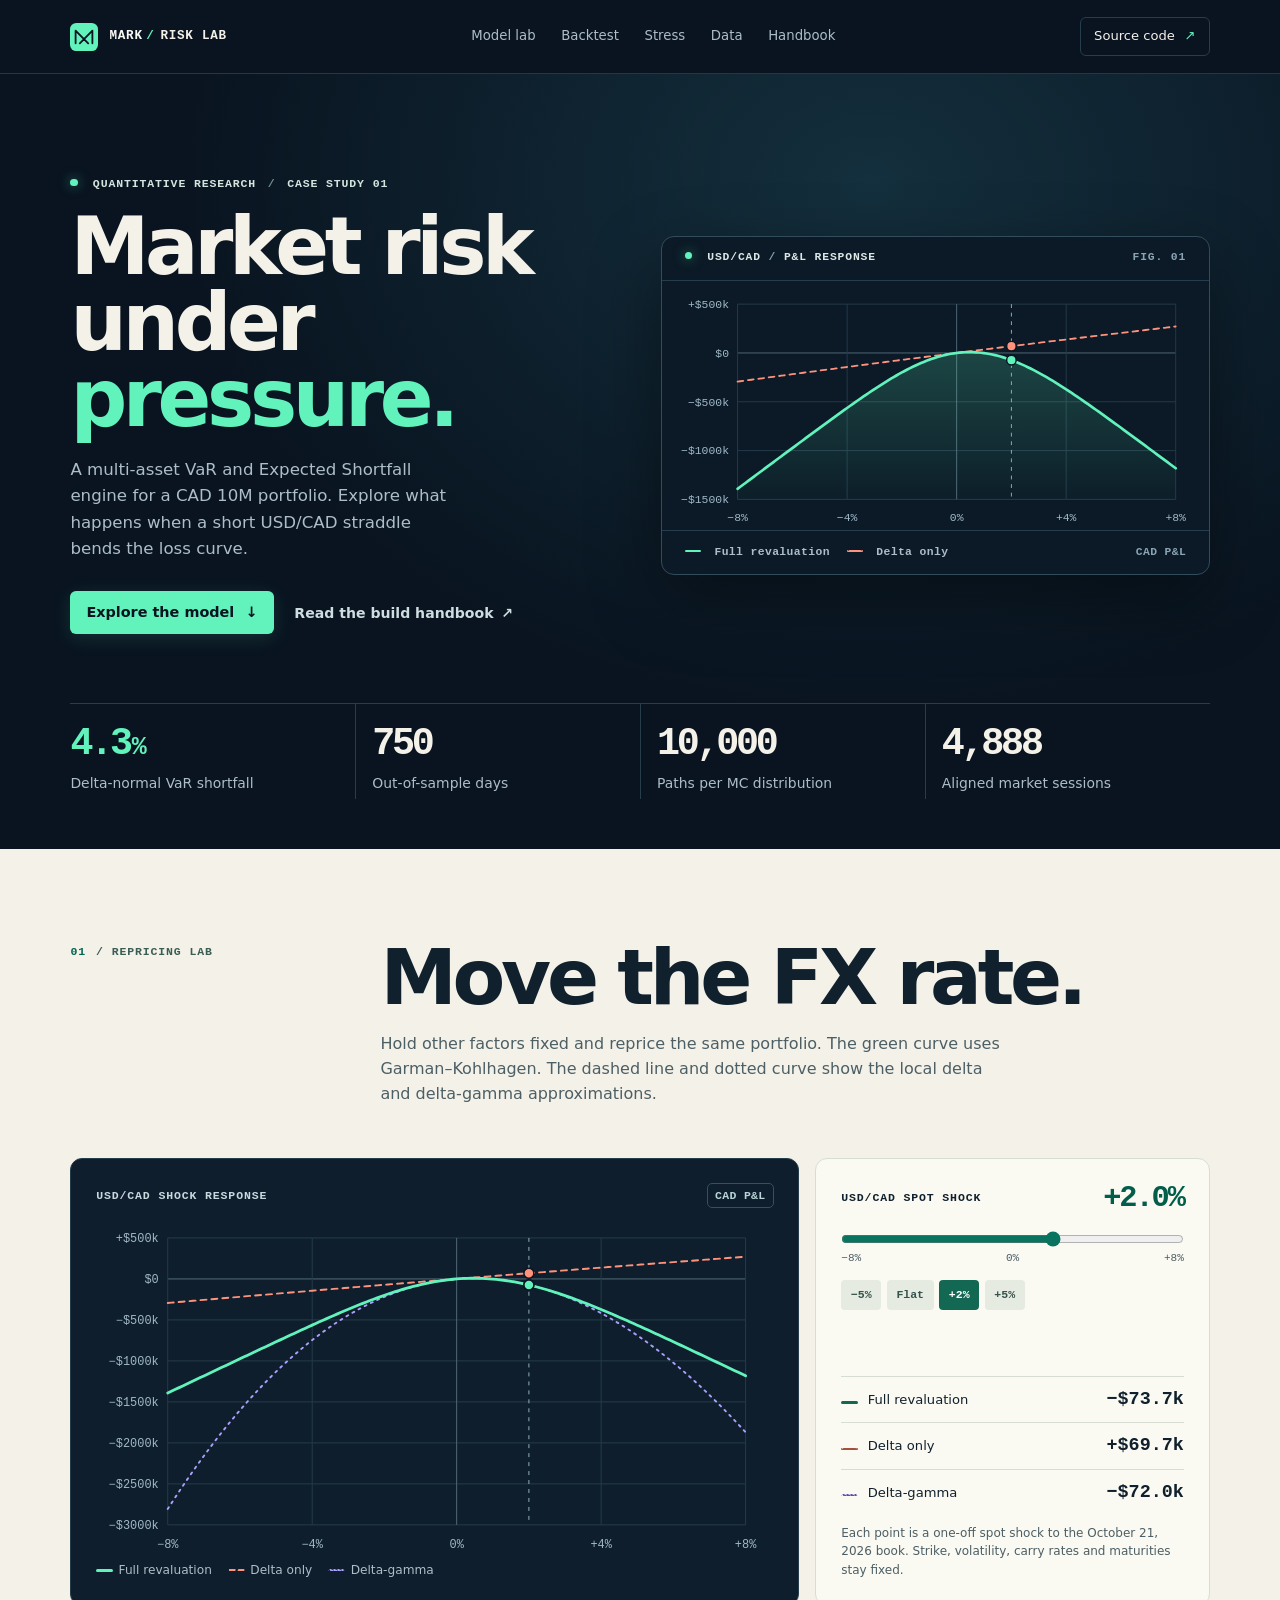
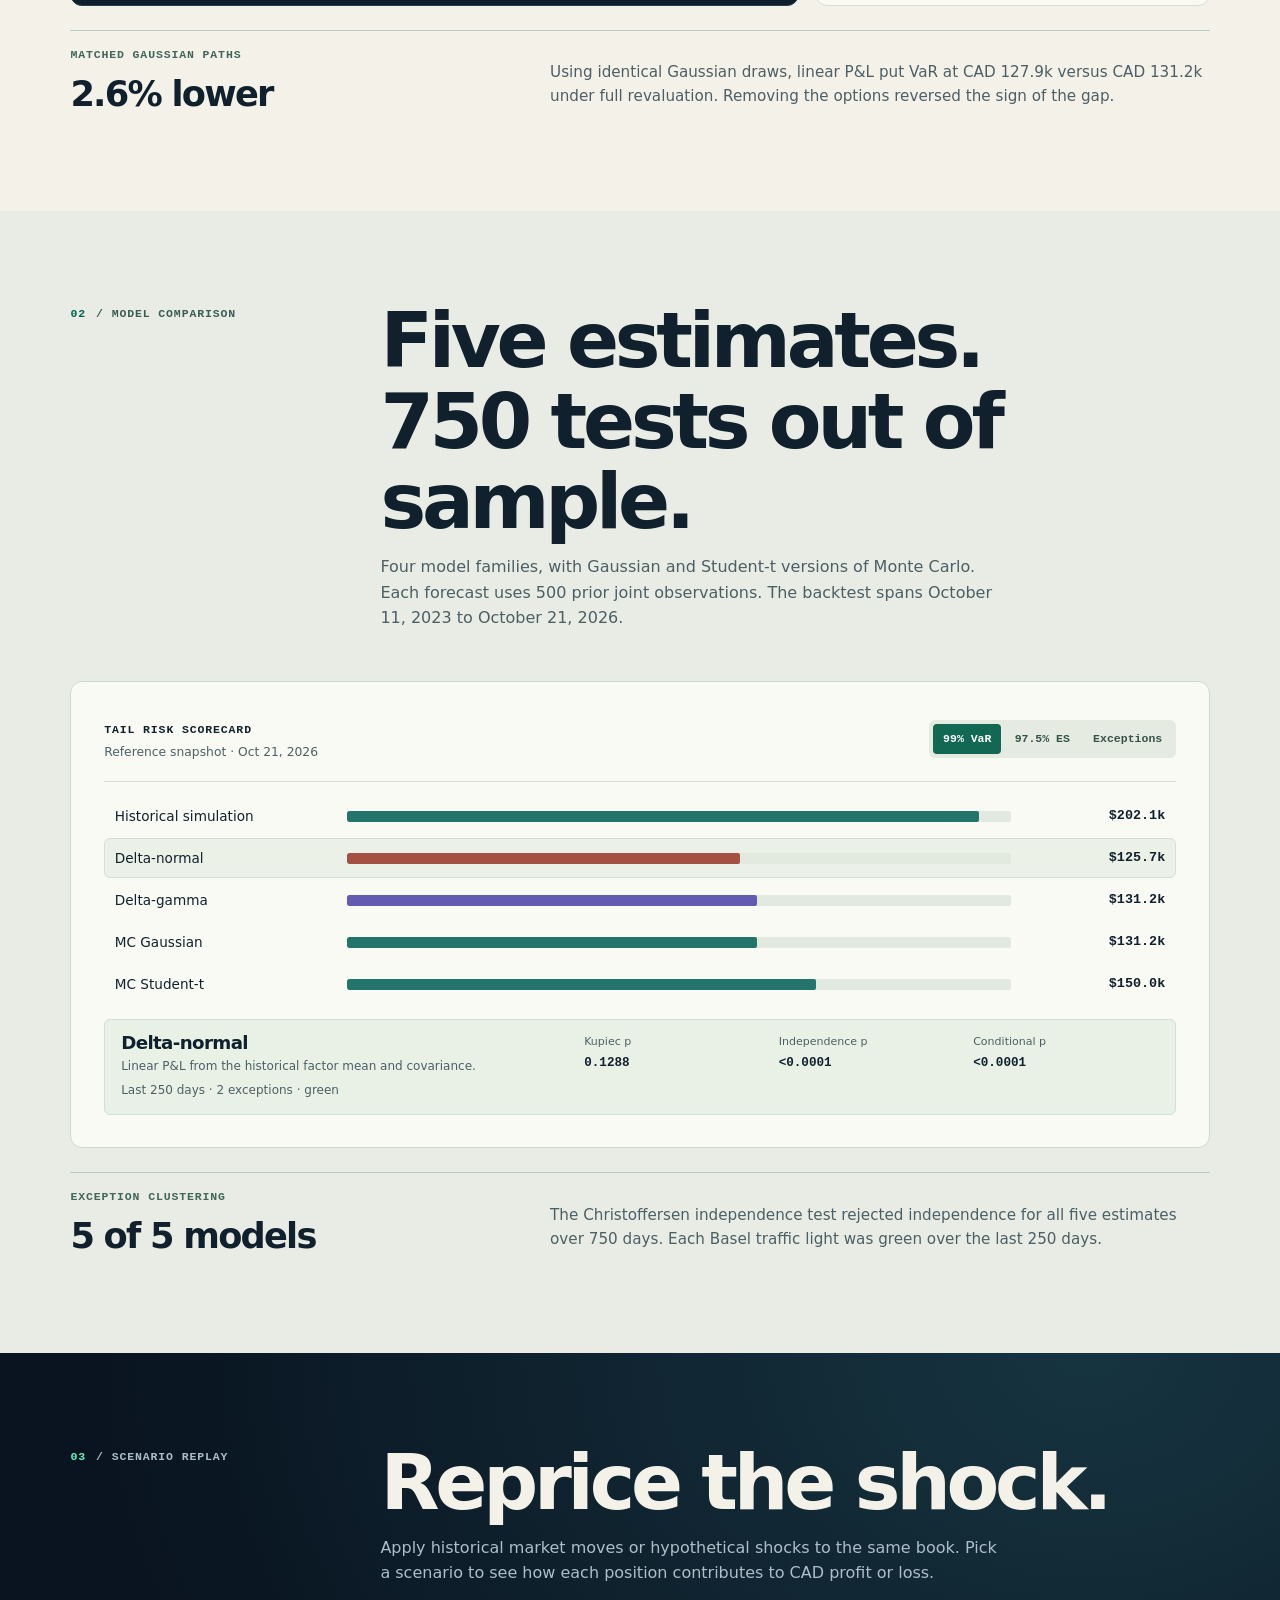
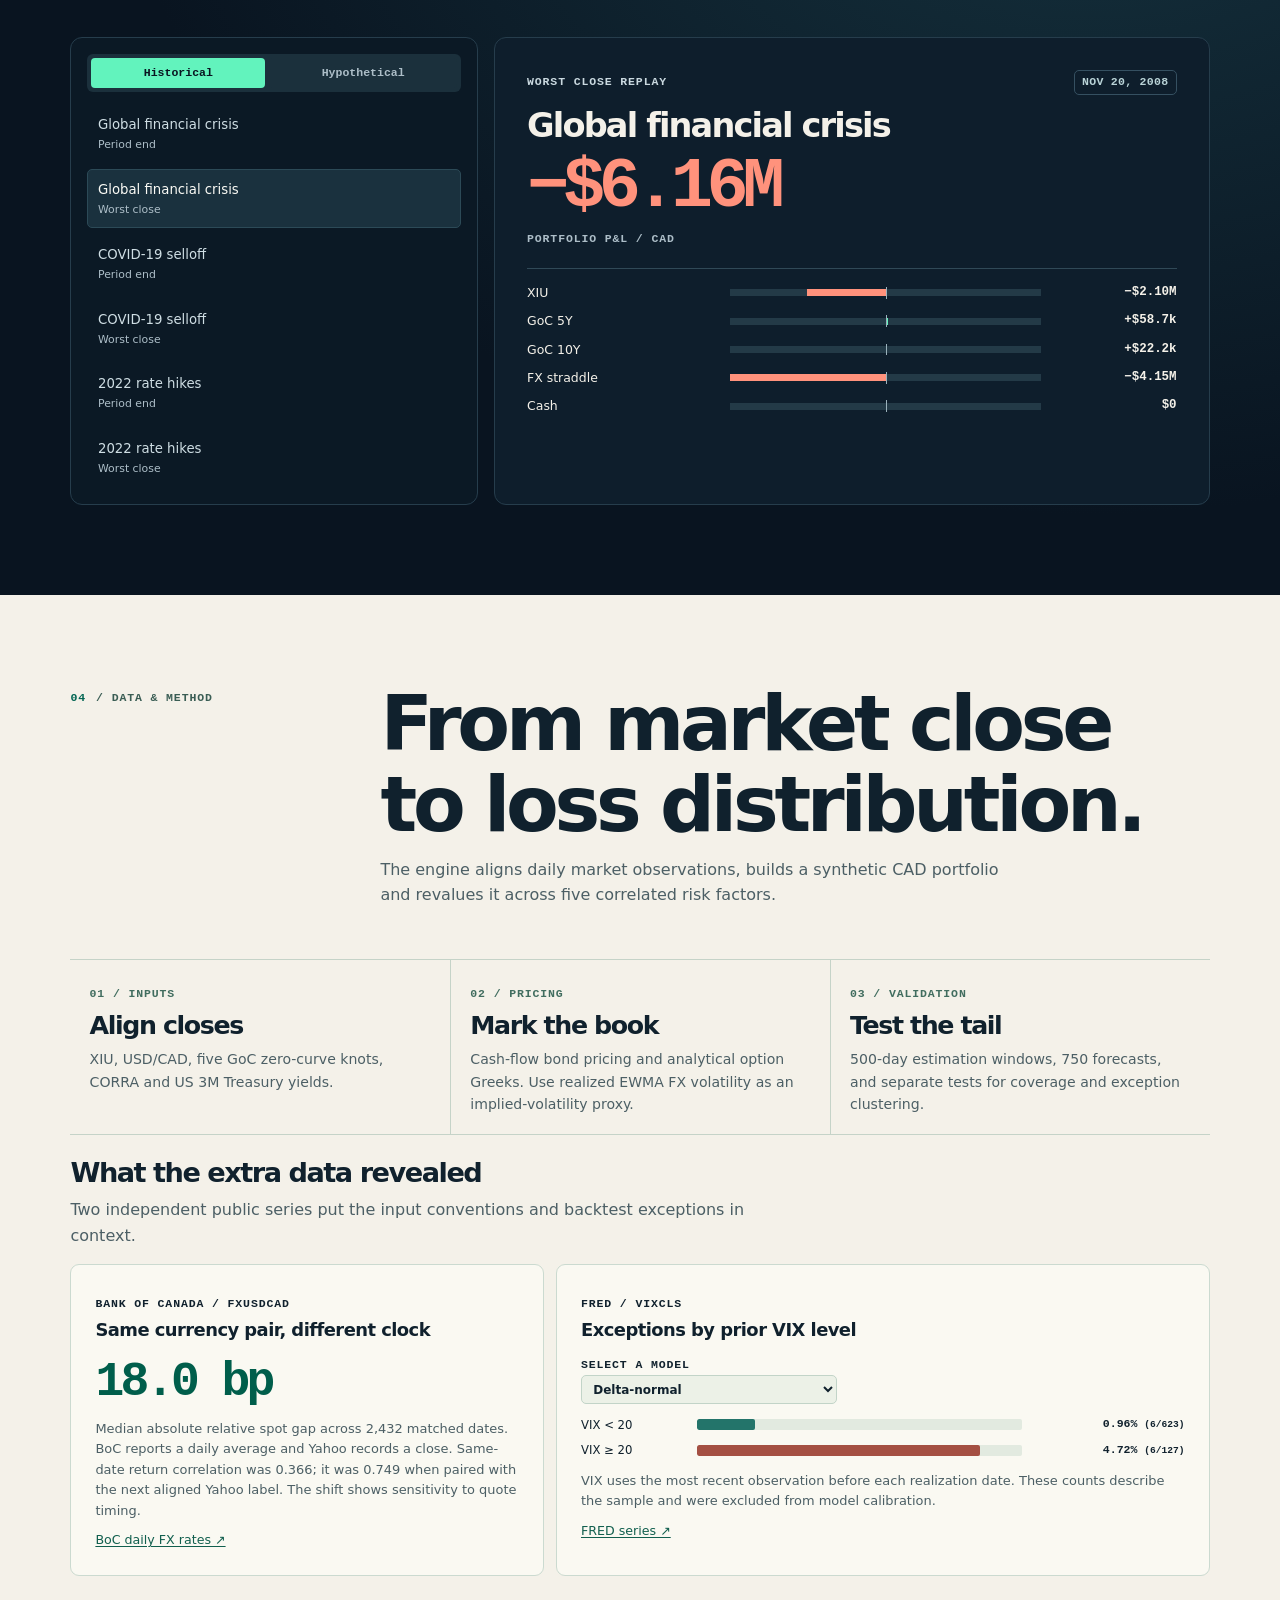
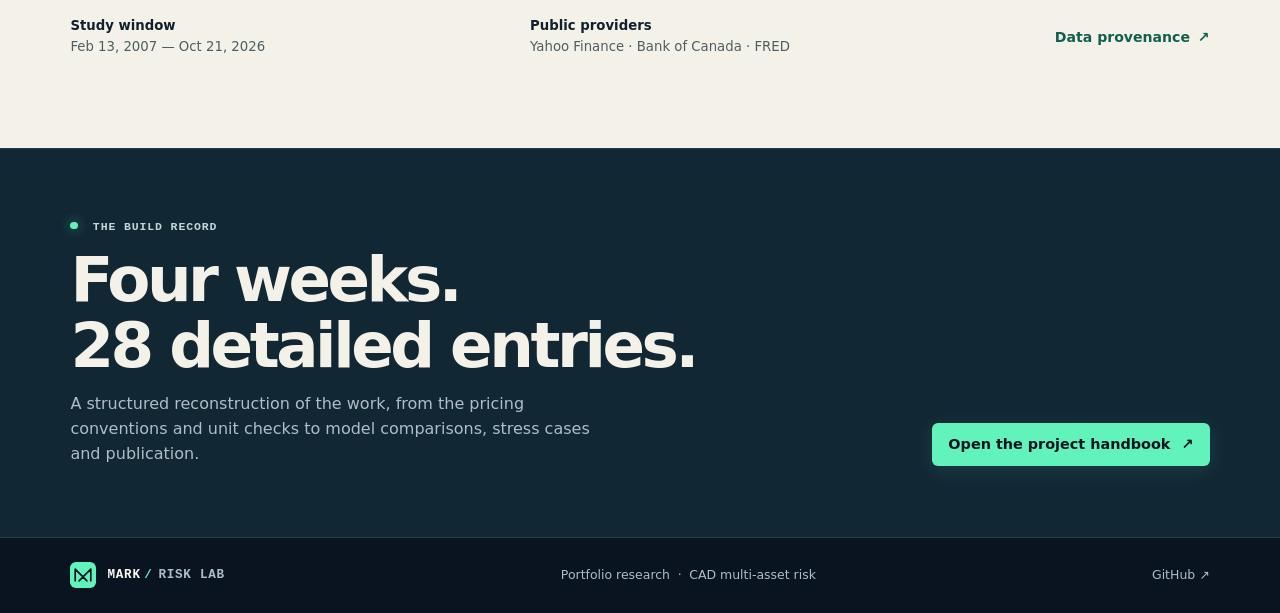
==== docs/index.html @ 75d01075 "Publish interactive market risk lab and four-week handbook" ====
<!doctype html>
<html lang="en">
<head>
  <meta charset="utf-8">
  <meta name="viewport" content="width=device-width, initial-scale=1">
  <meta name="description" content="An interactive case study of short FX gamma, VaR and Expected Shortfall for a CAD 10 million multi-asset portfolio.">
  <meta name="theme-color" content="#091420">
  <meta property="og:type" content="website">
  <meta property="og:title" content="MARK / Risk Lab — Market risk under pressure">
  <meta property="og:description" content="Explore how short FX gamma changes the loss curve for a CAD 10M multi-asset portfolio.">
  <meta property="og:image" content="https://y68wu.github.io/var-es-engine/assets/share.png">
  <meta property="og:url" content="https://y68wu.github.io/var-es-engine/">
  <meta name="twitter:card" content="summary_large_image">
  <title>MARK / Risk Lab — Multi-asset VaR &amp; ES</title>
  <link rel="icon" href="assets/mark.svg" type="image/svg+xml">
  <link rel="stylesheet" href="assets/site.css">
  <script src="assets/site.js" defer></script>
</head>
<body>
  <a class="skip" href="#main">Skip to content</a>
  <header class="site-header">
    <div class="shell nav-wrap">
      <a class="brand" href="./" aria-label="Mark Risk Lab home"><img src="assets/mark.svg" alt="" width="28" height="28"><strong>MARK<span>/</span></strong> RISK LAB</a>
      <nav aria-label="Main navigation">
        <a href="#model-lab">Model lab</a>
        <a href="#backtest">Backtest</a>
        <a href="#stress">Stress</a>
        <a href="#data">Data</a>
        <a href="handbook.html">Handbook</a>
      </nav>
      <a class="nav-repo" href="https://github.com/y68wu/var-es-engine">Source code <span aria-hidden="true">↗</span></a>
    </div>
  </header>

  <main id="main">
    <section class="hero" aria-labelledby="hero-title">
      <div class="shell hero-layout">
        <div class="hero-copy">
          <p class="kicker"><span class="status-dot"></span> Quantitative research <span class="kicker-sep">/</span> Case study 01</p>
          <h1 id="hero-title">Market risk<br>under <em>pressure.</em></h1>
          <p class="hero-deck">A multi-asset VaR and Expected Shortfall engine for a CAD 10M portfolio. Explore what happens when a short USD/CAD straddle bends the loss curve.</p>
          <div class="hero-actions">
            <a class="button button-mint" href="#model-lab">Explore the model <span aria-hidden="true">↓</span></a>
            <a class="text-link hero-link" href="handbook.html">Read the build handbook <span aria-hidden="true">↗</span></a>
          </div>
        </div>
        <figure class="terminal">
          <div class="terminal-header">
            <span><span class="status-dot"></span> USD/CAD <span class="terminal-muted">/</span> P&amp;L RESPONSE</span>
            <span class="terminal-muted terminal-optional">FIG. 01</span>
          </div>
          <div class="terminal-body">
            <svg id="hero-chart" class="terminal-chart" viewBox="0 0 560 255" role="img" aria-label="Full repricing and delta P&amp;L under hypothetical USD/CAD shocks"></svg>
          </div>
          <figcaption class="terminal-footer">
            <span><i class="swatch mint"></i> Full revaluation</span>
            <span><i class="swatch dashed"></i> Delta only</span>
            <span class="terminal-muted terminal-optional">CAD P&amp;L</span>
          </figcaption>
        </figure>
      </div>
      <div class="shell hero-facts" aria-label="Case study at a glance">
        <div><strong>4.3<small>%</small></strong><span>Delta-normal VaR shortfall</span></div>
        <div><strong>750</strong><span>Out-of-sample days</span></div>
        <div><strong>10,000</strong><span>Paths per MC distribution</span></div>
        <div><strong>4,888</strong><span>Aligned market sessions</span></div>
      </div>
    </section>

    <section class="paper band" id="model-lab" aria-labelledby="model-title">
      <div class="shell">
        <div class="section-intro">
          <p class="kicker"><span>01</span> / Repricing lab</p>
          <div><h2 id="model-title">Move the FX rate.</h2>
          <p>Hold other factors fixed and reprice the same portfolio. The green curve uses Garman–Kohlhagen. The dashed line and dotted curve show the local delta and delta-gamma approximations.</p></div>
        </div>
        <div class="lab-grid">
          <div class="chart-card dark-card">
            <div class="card-heading"><span class="micro">USD/CAD SHOCK RESPONSE</span><span class="chip">CAD P&amp;L</span></div>
            <svg id="lab-chart" viewBox="0 0 680 338" role="img" aria-label="P&amp;L by USD/CAD spot shock under full repricing, delta and delta-gamma"></svg>
            <div class="legend"><span><i class="swatch mint"></i>Full revaluation</span><span><i class="swatch dashed"></i>Delta only</span><span><i class="swatch dotted"></i>Delta-gamma</span></div>
          </div>
          <div class="control-card">
            <div class="card-heading"><label for="shock-range" class="micro">USD/CAD SPOT SHOCK</label><output for="shock-range" id="shock-percent">+2.0%</output></div>
            <input id="shock-range" type="range" min="-8" max="8" step="0.1" value="2" aria-describedby="shock-note">
            <div class="range-labels"><span>−8%</span><span>0%</span><span>+8%</span></div>
            <div class="preset-row" aria-label="Example shocks">
              <button type="button" data-shock="-5">−5%</button><button type="button" data-shock="0">Flat</button><button type="button" data-shock="2" aria-pressed="true">+2%</button><button type="button" data-shock="5">+5%</button>
            </div>
            <dl class="control-values" aria-live="polite">
              <div><dt><i class="swatch mint"></i> Full revaluation</dt><dd id="exact-value">−$73.7k</dd></div>
              <div><dt><i class="swatch dashed"></i> Delta only</dt><dd id="linear-value">+$69.7k</dd></div>
              <div><dt><i class="swatch dotted"></i> Delta-gamma</dt><dd id="gamma-value">−$72.0k</dd></div>
            </dl>
            <p class="control-note" id="shock-note">Each point is a one-off spot shock to the October 21, 2026 book. Strike, volatility, carry rates and maturities stay fixed.</p>
          </div>
        </div>
        <div class="insight-row">
          <p><span class="micro">MATCHED GAUSSIAN PATHS</span><strong>2.6% lower</strong></p>
          <p>Using identical Gaussian draws, linear P&amp;L put VaR at CAD 127.9k versus CAD 131.2k under full revaluation. Removing the options reversed the sign of the gap.</p>
        </div>
      </div>
    </section>

    <section class="mist band" id="backtest" aria-labelledby="backtest-title">
      <div class="shell">
        <div class="section-intro">
          <p class="kicker"><span>02</span> / Model comparison</p>
          <div><h2 id="backtest-title">Five estimates.<br>750 tests out of sample.</h2>
          <p>Four model families, with Gaussian and Student-t versions of Monte Carlo. Each forecast uses 500 prior joint observations. The backtest spans October 11, 2023 to October 21, 2026.</p></div>
        </div>
        <div class="compare-card">
          <div class="compare-toolbar">
            <div><span class="micro">TAIL RISK SCORECARD</span><p id="metric-caption">Reference snapshot · October 21, 2026</p></div>
            <div class="segmented" role="group" aria-label="Risk measure">
              <button type="button" data-metric="var_99" aria-pressed="true">99% VaR</button>
              <button type="button" data-metric="es_97_5" aria-pressed="false">97.5% ES</button>
              <button type="button" data-metric="exceptions" aria-pressed="false">Exceptions</button>
            </div>
          </div>
          <div id="model-bars" class="model-bars" aria-label="Model comparison"></div>
          <div id="model-detail" class="model-detail" aria-live="polite"></div>
        </div>
        <div class="insight-row">
          <p><span class="micro">EXCEPTION CLUSTERING</span><strong>5 of 5 models</strong></p>
          <p>The Christoffersen independence test rejected independence for all five estimates over 750 days. Each Basel traffic light was green over the last 250 days.</p>
        </div>
      </div>
    </section>

    <section class="band stress-band" id="stress" aria-labelledby="stress-title">
      <div class="shell">
        <div class="section-intro">
          <p class="kicker"><span>03</span> / Scenario replay</p>
          <div><h2 id="stress-title">Reprice the shock.</h2>
          <p>Apply historical market moves or hypothetical shocks to the same book. Pick a scenario to see how each position contributes to CAD profit or loss.</p></div>
        </div>
        <div class="stress-layout">
          <div class="scenario-picker">
            <div class="segmented dark-segmented" role="group" aria-label="Scenario group"><button data-scenario-group="historical" aria-pressed="true" type="button">Historical</button><button data-scenario-group="hypothetical" aria-pressed="false" type="button">Hypothetical</button></div>
            <div id="scenario-buttons" class="scenario-buttons" aria-label="Scenarios"></div>
          </div>
          <article class="stress-result" aria-labelledby="scenario-name">
            <div class="card-heading"><span class="micro" id="scenario-label">WORST CLOSE REPLAY</span><span class="chip" id="scenario-date">NOV 20, 2008</span></div>
            <h3 id="scenario-name">Global financial crisis</h3>
            <div class="stress-total" id="scenario-total">−$6.16M</div>
            <div class="micro stress-unit">PORTFOLIO P&amp;L / CAD</div>
            <div id="stress-legs" class="stress-legs" aria-label="Position contributions"></div>
          </article>
        </div>
      </div>
    </section>

    <section class="paper band" id="data" aria-labelledby="data-title">
      <div class="shell">
        <div class="section-intro">
          <p class="kicker"><span>04</span> / Data &amp; method</p>
          <div><h2 id="data-title">From market close<br>to loss distribution.</h2>
          <p>The engine aligns daily market observations, builds a synthetic CAD portfolio and revalues it across five correlated risk factors.</p></div>
        </div>
        <div class="method-flow">
          <article><span class="micro">01 / INPUTS</span><h3>Align closes</h3><p>XIU, USD/CAD, five GoC zero-curve knots, CORRA and US 3M Treasury yields.</p></article>
          <article><span class="micro">02 / PRICING</span><h3>Mark the book</h3><p>Cash-flow bond pricing and analytical option Greeks. Use realized EWMA FX volatility as an implied-volatility proxy.</p></article>
          <article><span class="micro">03 / VALIDATION</span><h3>Test the tail</h3><p>500-day estimation windows, 750 forecasts, and separate tests for coverage and exception clustering.</p></article>
        </div>
        <div id="context-panel" class="context-panel" hidden></div>
        <div class="data-strip"><p><strong>Study window</strong><span id="study-window">Feb 13, 2007 — Oct 21, 2026</span></p><p><strong>Public providers</strong><span>Yahoo Finance · Bank of Canada · FRED</span></p><a class="text-link" href="https://github.com/y68wu/var-es-engine/tree/main/data">Data provenance <span aria-hidden="true">↗</span></a></div>
      </div>
    </section>

    <section class="handbook-cta">
      <div class="shell handbook-grid">
        <div><p class="kicker"><span class="status-dot"></span> The build record</p><h2>Four weeks.<br>28 detailed entries.</h2><p>A structured reconstruction of the work, from the pricing conventions and unit checks to model comparisons, stress cases and publication.</p></div>
        <a class="button button-mint" href="handbook.html">Open the project handbook <span aria-hidden="true">↗</span></a>
      </div>
    </section>
    <div id="data-error" class="data-error" role="status" hidden>Interactive data could not load. Try refreshing or view the published results in the repository.</div>
    <noscript><div class="data-error">The charts need JavaScript. Read the results and methods in the <a href="https://github.com/y68wu/var-es-engine">GitHub repository</a>.</div></noscript>
  </main>
  <footer class="site-footer">
    <div class="shell footer-wrap">
      <a class="brand" href="./"><img src="assets/mark.svg" alt="" width="26" height="26"><strong>MARK<span>/</span></strong> RISK LAB</a>
      <p>Portfolio research <span>·</span> CAD multi-asset risk</p>
      <a href="https://github.com/y68wu/var-es-engine">GitHub <span aria-hidden="true">↗</span></a>
    </div>
  </footer>
</body>
</html>
---- docs/assets/site.css ----
:root {
  --navy: #091420;
  --panel: #0e1e2c;
  --panel-hi: #142734;
  --line: #263d4c;
  --paper: #f4f1e9;
  --mist: #e8ece5;
  --white: #fafaf5;
  --ink: #10212d;
  --muted: #4c5f65;
  --light-muted: #adbec8;
  --mint: #62f3bd;
  --coral: #ff927c;
  --violet: #aaa0fc;
  --mono: "IBM Plex Mono", "SFMono-Regular", Consolas, monospace;
  --body: Inter, system-ui, -apple-system, BlinkMacSystemFont, "Segoe UI", sans-serif;
  --display: Manrope, Inter, system-ui, -apple-system, BlinkMacSystemFont, "Segoe UI", sans-serif;
  --gutter: clamp(1.25rem, 5.5vw, 5.75rem);
}

* { box-sizing: border-box; }
html { scroll-behavior: smooth; }
body { margin: 0; color: var(--paper); background: var(--navy); font: 1rem/1.58 var(--body); -webkit-font-smoothing: antialiased; }
button, input { font: inherit; }
button { cursor: pointer; }
a { color: inherit; text-decoration: none; }
a:focus-visible, button:focus-visible, input:focus-visible { outline: 3px solid #238e76; outline-offset: 4px; }
[hidden] { display: none !important; }
h1, h2, h3, p, figure, dl { margin: 0; }
h1, h2, h3 { font-family: var(--display); line-height: 1.05; font-weight: 750; letter-spacing: -.055em; }
.shell { width: min(100%, 1430px); margin-inline: auto; padding-inline: var(--gutter); }
.skip { position: fixed; left: 1rem; top: -8rem; z-index: 10; background: var(--mint); color: var(--navy); padding: .8rem 1rem; }
.skip:focus { top: 1rem; }
.micro, .kicker, .terminal-header, .terminal-footer, .chip { font: 600 .72rem/1.4 var(--mono); letter-spacing: .075em; }
.kicker { text-transform: uppercase; }
.status-dot { display: inline-block; width: .47rem; height: .47rem; margin-right: .45rem; border-radius: 50%; vertical-align: .09em; background: var(--mint); box-shadow: 0 0 12px #62f3bd80; }

.site-header { border-bottom: 1px solid #233846; }
.nav-wrap { min-height: 73px; display: flex; align-items: center; justify-content: space-between; gap: 1.3rem; }
.brand { display: inline-flex; align-items: center; gap: .38rem; white-space: nowrap; font: 600 .79rem/1 var(--mono); letter-spacing: .055em; }
.brand img { margin-right: .32rem; }
.brand strong { color: var(--white); }
.brand strong span { color: var(--mint); margin-left: .22rem; }
.nav-wrap nav { display: flex; flex-wrap: wrap; align-items: center; gap: clamp(.85rem, 2vw, 2.3rem); font-size: .83rem; color: var(--light-muted); }
.nav-wrap nav a:hover, .site-footer a:hover { color: var(--mint); }
.nav-repo { border: 1px solid var(--line); padding: .5rem .82rem; border-radius: 6px; white-space: nowrap; font-size: .82rem; }
.nav-repo:hover { border-color: var(--mint); }
.nav-repo span { color: var(--mint); margin-left: .34rem; }

.hero { position: relative; overflow: hidden; background: radial-gradient(ellipse at 68% 14%, #142f3d 0, transparent 56%), var(--navy); }
.hero-layout { display: grid; grid-template-columns: minmax(0, 1fr) minmax(0, 1.04fr); align-items: center; gap: clamp(2rem, 5vw, 5.5rem); padding-top: clamp(3.8rem, 8vw, 7.5rem); padding-bottom: clamp(2.7rem, 5.4vw, 5rem); }
.hero .kicker { color: #d4e5df; }
.kicker-sep { margin-inline: .24rem; color: #709390; }
.hero h1 { margin: 1rem 0 1.25rem; font-size: clamp(3.05rem, 6.2vw, 6.35rem); line-height: .96; }
.hero h1 em { color: var(--mint); font-style: normal; }
.hero-deck { color: var(--light-muted); font-size: clamp(.98rem, 1.3vw, 1.18rem); max-width: 36ch; }
.hero-actions { margin-top: 1.8rem; display: flex; gap: 1rem 1.3rem; align-items: center; flex-wrap: wrap; }
.button { display: inline-flex; gap: .7rem; align-items: center; justify-content: center; padding: .68rem 1rem; border-radius: 6px; font-size: .9rem; font-weight: 730; line-height: 1.5; }
.button-mint { background: var(--mint); color: var(--navy); box-shadow: 0 4px 20px #62f3bd21; }
.button-mint:hover { background: #a0f9d9; }
.text-link { font-weight: 650; font-size: .88rem; }
.text-link span { margin-left: .18rem; }
.text-link:hover { text-decoration: underline; text-underline-offset: .23rem; }
.hero-link { color: #cedde0; }
.terminal { min-width: 0; border: 1px solid #314c5a; border-radius: 13px; background: #0b1a26; box-shadow: 0 25px 70px #0006; }
.terminal-header, .terminal-footer { display: flex; align-items: center; gap: .55rem 1.05rem; padding: .85rem clamp(.75rem, 2vw, 1.4rem); font-size: clamp(.6rem, 1.1vw, .71rem); flex-wrap: wrap; }
.terminal-header { justify-content: space-between; color: #dce7e7; border-bottom: 1px solid var(--line); }
.terminal-body { padding: .4rem .4rem 0; }
.terminal-footer { border-top: 1px solid var(--line); color: var(--light-muted); letter-spacing: .035em; }
.terminal-footer .terminal-optional { margin-left: auto; }
.terminal-muted { color: #89a4b3; }
.terminal svg, .chart-card svg { display: block; width: 100%; height: auto; }
.swatch { display: inline-block; width: 1.04rem; height: .17rem; border-radius: .1rem; margin-right: .36rem; vertical-align: .2em; }
.swatch.mint { background: var(--mint); }
.swatch.dashed { border-top: 2px dashed var(--coral); }
.swatch.dotted { border-top: 2px dotted var(--violet); }

.hero-facts { display: grid; grid-template-columns: repeat(4, minmax(0, 1fr)); padding-bottom: clamp(1.65rem, 4vw, 3.1rem); }
.hero-facts > div { padding: 1rem 1rem .25rem; border-top: 1px solid var(--line); border-left: 1px solid var(--line); }
.hero-facts > div:first-child { border-left: 0; padding-left: 0; }
.hero-facts strong { display: block; font: 600 clamp(1.38rem, 3vw, 2.55rem)/1.25 var(--mono); letter-spacing: -.085em; }
.hero-facts > div:first-child strong { color: var(--mint); }
.hero-facts small { font-size: .65em; margin-left: .12rem; }
.hero-facts span { display: block; color: var(--light-muted); font-size: clamp(.7rem, 1.25vw, .87rem); margin-top: .3rem; }

.band { padding-block: clamp(3.35rem, 7vw, 6.75rem); scroll-margin-top: 1rem; }
.paper { background: var(--paper); color: var(--ink); }
.mist { background: var(--mist); color: var(--ink); }
.section-intro { display: grid; grid-template-columns: 1fr 3fr; gap: .75rem 2.1rem; margin-bottom: clamp(1.85rem, 4vw, 3.2rem); }
.section-intro > .kicker { align-self: start; margin-top: .34rem; color: #3a5d54; }
.section-intro > .kicker span { color: #006552; margin-right: .15rem; }
.section-intro h2, .handbook-cta h2 { font-size: clamp(2.65rem, 6vw, 5.3rem); margin-bottom: .72rem; }
.section-intro p:not(.kicker) { color: var(--muted); max-width: 62ch; }

.lab-grid { display: grid; grid-template-columns: minmax(0, 1.85fr) minmax(0, 1fr); gap: 1rem; align-items: stretch; }
.dark-card { background: var(--panel); color: var(--paper); }
.chart-card, .control-card { border-radius: 12px; padding: clamp(1rem, 2.2vw, 1.55rem); min-width: 0; }
.chart-card { border: 1px solid var(--line); display: flex; flex-direction: column; justify-content: space-between; }
.card-heading { display: flex; justify-content: space-between; align-items: center; gap: .65rem; }
.dark-card .card-heading .micro, .stress-result .card-heading .micro { color: #cad9e0; }
.chip { padding: .22rem .45rem; border: 1px solid #355061; border-radius: 5px; color: #b9d3d7; white-space: nowrap; letter-spacing: .025em; }
.chart-card svg { margin-top: .75rem; }
.legend { display: flex; flex-wrap: wrap; gap: .4rem 1rem; color: var(--light-muted); font-size: .76rem; padding-top: .25rem; }
.control-card { color: var(--ink); background: #faf9f2; border: 1px solid #d6ded3; display: flex; flex-direction: column; }
.control-card output { white-space: nowrap; color: #005e4b; font: 650 clamp(1.15rem, 2.5vw, 1.9rem)/1 var(--mono); letter-spacing: -.07em; }
.control-card input[type="range"] { width: 100%; margin: 1.05rem 0 .28rem; accent-color: #08735e; cursor: ew-resize; }
.range-labels { display: flex; justify-content: space-between; color: var(--muted); font: .69rem/1.4 var(--mono); }
.preset-row { display: flex; flex-wrap: wrap; gap: .35rem; margin: .85rem 0 1rem; }
.preset-row button, .segmented button { border: 0; border-radius: 4px; padding: .44rem .6rem; color: #35534c; background: #e5ebe0; font: 600 .72rem/1.4 var(--mono); }
.preset-row button:hover, .segmented button:hover { background: #c9e5d6; }
.preset-row button[aria-pressed="true"], .segmented button[aria-pressed="true"] { color: #fff; background: #126853; }
.control-values { margin-top: auto; }
.control-values > div { border-top: 1px solid #d6ded3; display: flex; align-items: baseline; justify-content: space-between; gap: .5rem; padding: .62rem 0; font-size: .82rem; }
.control-values dt { display: flex; align-items: baseline; gap: .25rem; }
.control-values dd { margin: 0; font: 650 clamp(.92rem, 1.8vw, 1.15rem)/1.4 var(--mono); text-align: right; white-space: nowrap; }
.control-values .mint { background: #126853; }
.control-values .dashed { border-color: #a84e3c; }
.control-values .dotted { border-color: #624eb0; }
.control-note { color: var(--muted); font-size: .75rem; padding-top: .5rem; }
.insight-row { display: grid; grid-template-columns: 1fr 1.5fr; gap: .9rem 2.5rem; align-items: center; border-top: 1px solid #baccc2; padding-top: 1rem; margin-top: 1.5rem; }
.insight-row span { display: block; color: #42665c; }
.insight-row strong { display: block; margin-top: .18rem; font-size: clamp(1.3rem, 3vw, 2.2rem); font-weight: 700; letter-spacing: -.05em; }
.insight-row p:nth-child(2) { color: var(--muted); font-size: .95rem; }

.compare-card { padding: clamp(1rem, 2.8vw, 2.05rem); border-radius: 12px; background: #fafaf5; border: 1px solid #cdd9ce; }
.compare-toolbar { display: flex; justify-content: space-between; align-items: center; flex-wrap: wrap; gap: .85rem; padding-bottom: 1.15rem; border-bottom: 1px solid #d6ded3; }
.compare-toolbar p { font-size: .77rem; margin-top: .16rem; color: var(--muted); }
.segmented { display: flex; gap: .25rem; border-radius: 6px; padding: .25rem; background: #e5ebe0; }
.segmented button { flex: 1 1 auto; white-space: nowrap; }
.model-bars { display: grid; gap: .12rem; margin-block: .9rem; }
.model-row { display: grid; grid-template-columns: minmax(8.4rem, 1fr) minmax(0, 3fr) minmax(4.75rem, .65fr); gap: .65rem; align-items: center; border: 1px solid transparent; border-radius: 6px; background: transparent; padding: .52rem .6rem; color: var(--ink); font-size: .85rem; text-align: left; }
.model-row:hover, .model-row[aria-pressed="true"] { background: #ecf1e7; border-color: #d5dfd4; }
.model-bar, .regime-bar { height: .7rem; width: 100%; border-radius: 2px; overflow: hidden; background: #e2eae0; }
.model-fill, .regime-fill { display: block; height: 100%; border-radius: 2px; background: #23746a; transition: width .23s ease-out; }
.model-row[data-method="delta_normal"] .model-fill { background: #a45043; }
.model-row[data-method="delta_gamma"] .model-fill { background: #625bb2; }
.model-row strong { white-space: nowrap; text-align: right; font: 650 .84rem/1.4 var(--mono); }
.model-detail { display: grid; grid-template-columns: minmax(0, 1.5fr) minmax(0, 2fr); gap: .8rem 2rem; background: #e9f1e7; border: 1px solid #d0e1d6; padding: .85rem 1rem; border-radius: 6px; min-height: 5rem; }
.model-detail h3 { font-size: 1.14rem; letter-spacing: -.035em; }
.model-detail p { color: var(--muted); font-size: .75rem; margin-top: .3rem; }
.model-detail dl { display: grid; grid-template-columns: repeat(3, minmax(0, 1fr)); gap: .55rem; margin: 0; }
.model-detail dt { font-size: .69rem; color: var(--muted); }
.model-detail dd { margin: .25rem 0 0; font: 650 .79rem/1.3 var(--mono); }

.stress-band { background: radial-gradient(ellipse at 85% 0, #163440, transparent 64%), var(--navy); }
.stress-band .section-intro p { color: var(--light-muted); }
.stress-band .section-intro .kicker span { color: var(--mint); }
.stress-layout { display: grid; grid-template-columns: minmax(0, .94fr) minmax(0, 1.65fr); gap: 1rem; }
.scenario-picker { border: 1px solid var(--line); border-radius: 12px; padding: 1rem; background: #0b1925; }
.dark-segmented { background: #1b303c; }
.dark-segmented button { color: var(--light-muted); background: #1b303c; }
.dark-segmented button:hover { color: var(--paper); background: #314956; }
.dark-segmented button[aria-pressed="true"] { color: var(--navy); background: var(--mint); }
.scenario-buttons { display: grid; gap: .35rem; margin-top: .75rem; }
.scenario-buttons button { color: #cfdee4; background: transparent; border: 1px solid transparent; border-radius: 5px; padding: .6rem; text-align: left; font-size: .83rem; }
.scenario-buttons button:hover, .scenario-buttons button[aria-pressed="true"] { background: #1a313e; border-color: #2c4a57; color: var(--white); }
.scenario-buttons small { display: block; color: var(--light-muted); font-size: .68rem; }
.stress-result { min-width: 0; border: 1px solid var(--line); border-radius: 12px; background: var(--panel); padding: clamp(1rem, 2.8vw, 2rem); }
.stress-result h3 { font-size: clamp(1.45rem, 3vw, 2.1rem); margin-top: .8rem; }
.stress-total { color: var(--coral); font: 650 clamp(2.5rem, 5.5vw, 5.1rem)/1.13 var(--mono); letter-spacing: -.09em; margin-top: .3rem; }
.stress-total.positive { color: var(--mint); }
.stress-unit { color: var(--light-muted); margin-top: .25rem; }
.stress-legs { margin-top: 1.3rem; padding-top: .85rem; border-top: 1px solid #304957; display: grid; gap: .54rem; }
.stress-leg { display: grid; grid-template-columns: 1fr 1.6fr minmax(4.8rem, .65fr); gap: .55rem; align-items: center; font-size: .78rem; }
.leg-bar { position: relative; width: 100%; height: .45rem; background: #233a47; }
.leg-bar::after { content: ""; position: absolute; inset: -.14rem auto -.14rem 50%; border-left: 1px solid #9bb2bc; }
.leg-fill { position: absolute; height: 100%; background: var(--mint); }
.leg-fill.negative { background: var(--coral); }
.stress-leg strong { text-align: right; white-space: nowrap; font: 600 .78rem/1.4 var(--mono); }

.method-flow { display: grid; grid-template-columns: repeat(3, minmax(0, 1fr)); border-block: 1px solid #c5d3c8; }
.method-flow article { padding: 1.2rem; }
.method-flow article + article { border-left: 1px solid #c5d3c8; }
.method-flow .micro { color: #416d5f; }
.method-flow h3 { font-size: 1.58rem; margin: .55rem 0; }
.method-flow p { color: var(--muted); font-size: .88rem; }
.data-strip { display: flex; align-items: center; justify-content: space-between; flex-wrap: wrap; gap: .75rem 1.5rem; padding-top: 1rem; }
.data-strip p { font-size: .83rem; color: var(--muted); }
.data-strip strong { display: block; color: var(--ink); }
.data-strip a { color: #115f4e; }
.context-panel { margin-block: 1.5rem; }
.context-panel h3 { font-size: 1.7rem; margin-bottom: .6rem; }
.context-panel > p { color: var(--muted); max-width: 70ch; }
.context-grid { display: grid; grid-template-columns: minmax(0, 1fr) minmax(0, 1.38fr); gap: .75rem; margin-top: 1rem; }
.context-grid article { min-width: 0; padding: clamp(1rem, 2vw, 1.5rem); border: 1px solid #cbdad0; border-radius: 9px; background: #faf9f2; }
.context-grid article h4 { margin: .3rem 0 .55rem; font: 700 1.12rem/1.25 var(--body); letter-spacing: -.03em; }
.context-grid article p { color: var(--muted); font-size: .81rem; }
.fx-stat { display: block; color: #005e4b; font: 650 clamp(1.7rem, 4vw, 3rem)/1.35 var(--mono); letter-spacing: -.075em; margin-bottom: .25rem; }
.context-source { display: inline-block; margin: .55rem .55rem 0 0; color: #115f4e; text-decoration: underline; text-underline-offset: .15rem; font-size: .79rem; }
.regime-chart { display: grid; gap: .45rem; margin-block: .7rem; }
.regime-item { display: grid; grid-template-columns: minmax(4rem, .7fr) minmax(0, 2.1fr) minmax(5rem, 1fr); gap: .5rem; align-items: center; font-size: .73rem; }
.regime-item strong { font: 650 .72rem/1.3 var(--mono); text-align: right; white-space: nowrap; }
.regime-item:nth-child(2) .regime-fill { background: #a45043; }
.context-select { display: block; width: 100%; max-width: 16rem; border: 1px solid #c2d4c8; border-radius: 5px; padding: .34rem .45rem; color: var(--ink); background: #ecf1e7; font: 600 .75rem/1.4 var(--body); }

.handbook-cta { background: #122734; padding-block: clamp(2.8rem, 5.5vw, 4.65rem); border-top: 1px solid var(--line); }
.handbook-grid { display: flex; align-items: end; justify-content: space-between; flex-wrap: wrap; gap: 1.5rem; }
.handbook-cta .kicker { color: #c2d6d9; margin-bottom: .75rem; }
.handbook-cta h2 { font-size: clamp(2.45rem, 4.9vw, 4.3rem); }
.handbook-cta p:not(.kicker) { color: var(--light-muted); max-width: 54ch; }
.site-footer { border-top: 1px solid var(--line); }
.footer-wrap { display: flex; min-height: 75px; justify-content: space-between; align-items: center; gap: .75rem 1.25rem; flex-wrap: wrap; font-size: .78rem; color: var(--light-muted); }
.footer-wrap p span { padding-inline: .23rem; }
.data-error { border: 1px solid var(--coral); padding: .8rem var(--gutter); color: var(--coral); }
.data-error a { text-decoration: underline; }
.axis-label { fill: #a0b8c7; font: 12px var(--mono); }
.axis-grid { stroke: #253c4a; stroke-width: 1; }
.axis-zero { stroke: #516b78; stroke-width: 1; }
.hero-marker { fill: var(--mint); stroke: var(--navy); stroke-width: 2; }
.crosshair { stroke: #91b0bd; stroke-width: 1; stroke-dasharray: 4 5; }

@media (max-width: 950px) {
  .hero-layout { gap: 2.05rem; }
  .terminal-optional { display: none; }
  .brand { font-size: .72rem; }
  .nav-wrap nav { gap: .9rem; }
  .lab-grid { grid-template-columns: minmax(0, 1.38fr) minmax(0, 1fr); }
}
@media (max-width: 720px) {
  .nav-wrap { padding-block: .78rem; min-height: 0; flex-wrap: wrap; gap: .65rem; }
  .nav-wrap nav { order: 3; flex-basis: 100%; padding-top: .55rem; border-top: 1px solid var(--line); }
  .hero-layout, .lab-grid, .stress-layout, .context-grid { grid-template-columns: minmax(0, 1fr); }
  .hero-layout { padding-top: 3.05rem; gap: 1.8rem; }
  .hero h1 { font-size: clamp(3.2rem, 10vw, 5rem); }
  .hero-deck { max-width: 39ch; }
  .hero-facts { grid-template-columns: repeat(2, minmax(0, 1fr)); }
  .hero-facts > div { padding-bottom: .8rem; }
  .hero-facts > div:nth-child(odd) { border-left: 0; padding-left: 0; }
  .section-intro { grid-template-columns: minmax(0, 1fr); }
  .section-intro h2 { font-size: clamp(2.65rem, 8.5vw, 4.5rem); }
  .stress-result { min-height: 16rem; }
  .scenario-buttons { grid-template-columns: repeat(2, minmax(0, 1fr)); }
  .control-values { margin-top: .2rem; }
  .insight-row { grid-template-columns: minmax(0, 1fr); gap: .35rem; }
  .method-flow article { padding: .75rem; }
  .method-flow h3 { font-size: 1.2rem; }
  .axis-label { font-size: 16px; }
}
@media (max-width: 460px) {
  .nav-wrap nav { font-size: .76rem; gap: .45rem .85rem; }
  .nav-repo { padding: .32rem .55rem; font-size: .74rem; }
  .brand img { width: 24px; height: 24px; }
  .model-row { grid-template-columns: minmax(6rem, 1.05fr) minmax(0, 1.75fr) minmax(3.5rem, .68fr); padding-inline: .25rem; gap: .3rem; font-size: .74rem; }
  .model-row strong { font-size: .72rem; }
  .model-detail { grid-template-columns: minmax(0, 1fr); }
  .scenario-buttons button { font-size: .76rem; }
  .stress-leg { grid-template-columns: 1fr 1.2fr minmax(3.95rem, .65fr); font-size: .72rem; }
  .stress-leg strong { font-size: .71rem; }
  .method-flow { grid-template-columns: 1fr; }
  .method-flow article + article { border-left: 0; border-top: 1px solid #c5d3c8; }
}
@media (prefers-reduced-motion: reduce) {
  html { scroll-behavior: auto; }
  *, *::after, *::before { transition-duration: .01ms !important; }
}
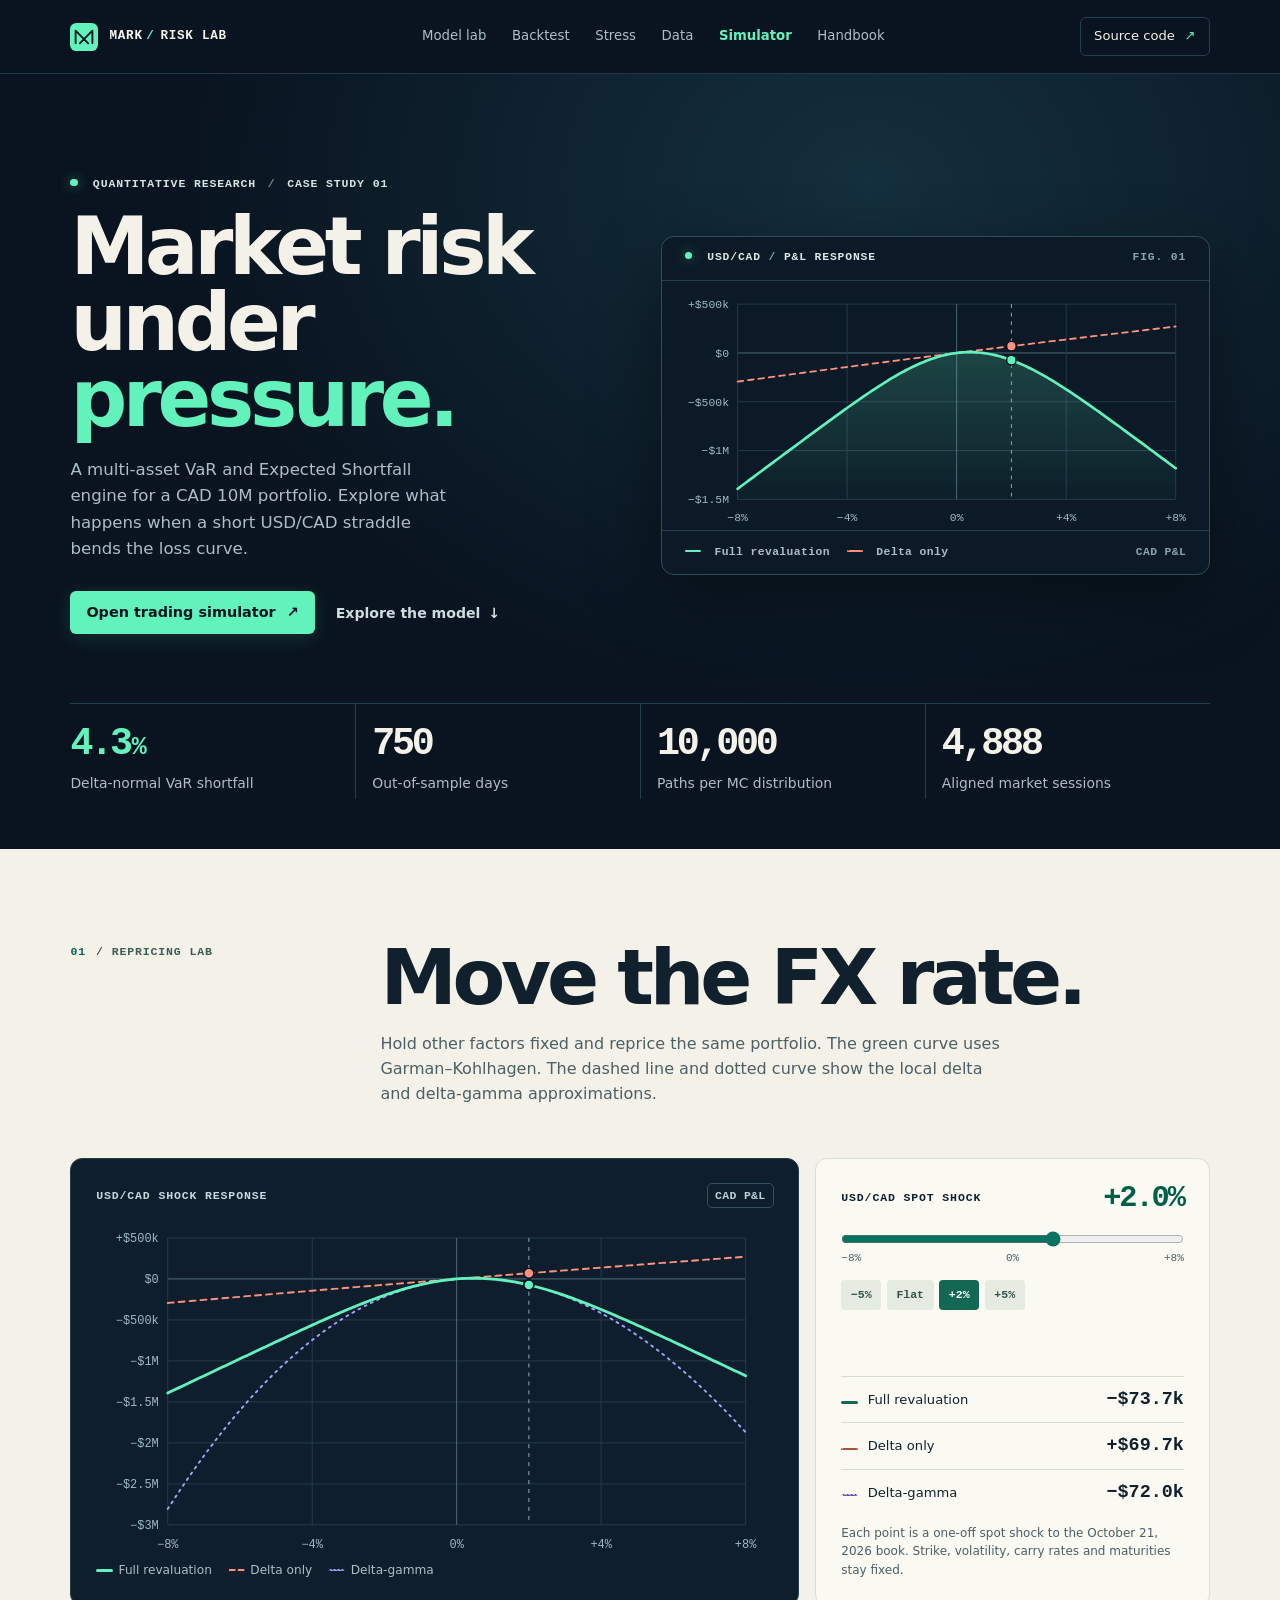
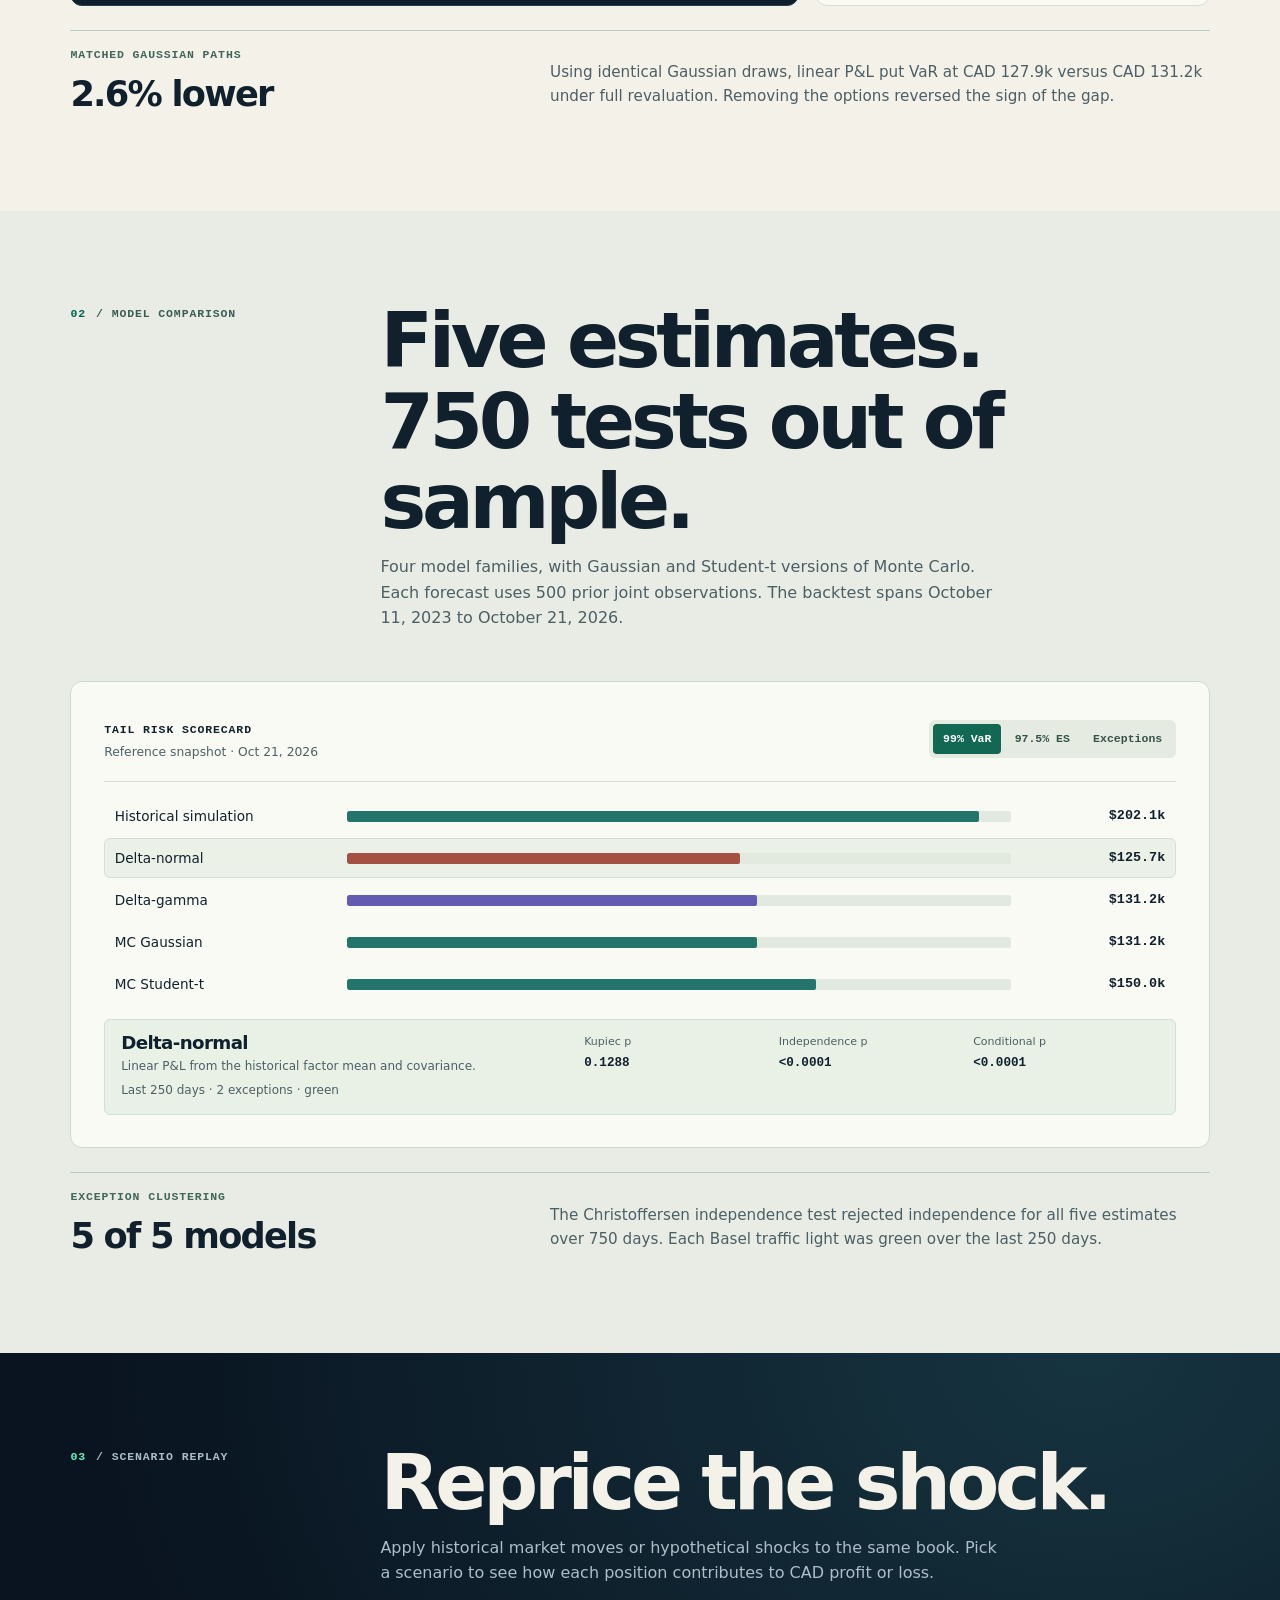
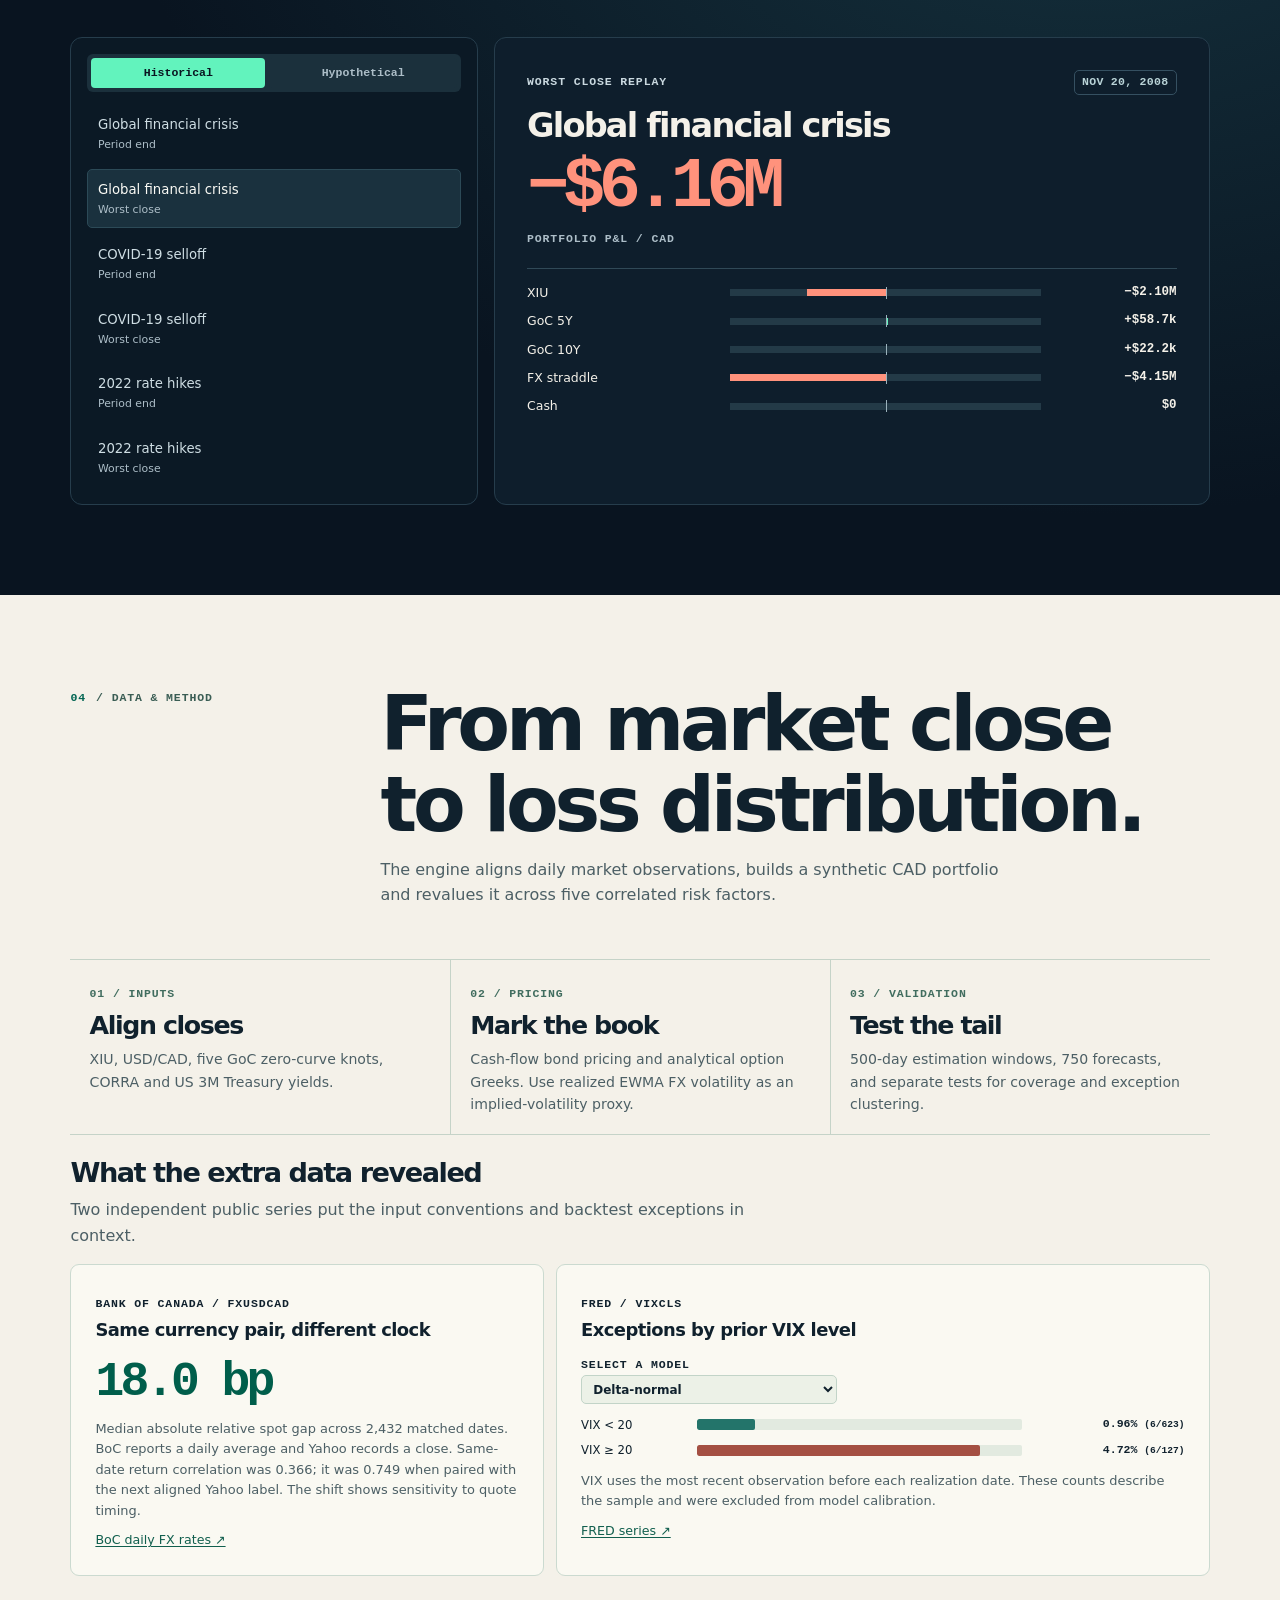
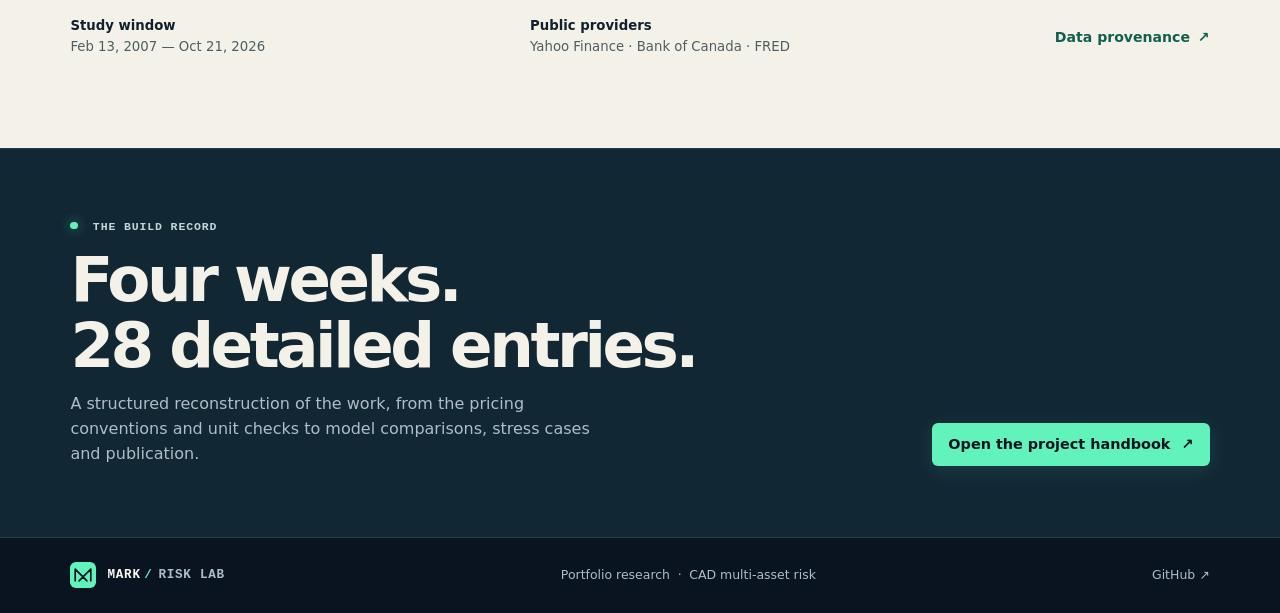
==== commit fb3c058c: "Add interactive paper trading desk with synthetic market replay" ====
--- a/docs/index.html
+++ b/docs/index.html
@@ -26,6 +26,7 @@
         <a href="#backtest">Backtest</a>
         <a href="#stress">Stress</a>
         <a href="#data">Data</a>
+        <a class="nav-sim" href="simulator.html">Simulator</a>
         <a href="handbook.html">Handbook</a>
       </nav>
       <a class="nav-repo" href="https://github.com/y68wu/var-es-engine">Source code <span aria-hidden="true">↗</span></a>
@@ -40,8 +41,8 @@
           <h1 id="hero-title">Market risk<br>under <em>pressure.</em></h1>
           <p class="hero-deck">A multi-asset VaR and Expected Shortfall engine for a CAD 10M portfolio. Explore what happens when a short USD/CAD straddle bends the loss curve.</p>
           <div class="hero-actions">
-            <a class="button button-mint" href="#model-lab">Explore the model <span aria-hidden="true">↓</span></a>
-            <a class="text-link hero-link" href="handbook.html">Read the build handbook <span aria-hidden="true">↗</span></a>
+            <a class="button button-mint" href="simulator.html">Open trading simulator <span aria-hidden="true">↗</span></a>
+            <a class="text-link hero-link" href="#model-lab">Explore the model <span aria-hidden="true">↓</span></a>
           </div>
         </div>
         <figure class="terminal">
@@ -140,7 +141,7 @@
             <div class="segmented dark-segmented" role="group" aria-label="Scenario group"><button data-scenario-group="historical" aria-pressed="true" type="button">Historical</button><button data-scenario-group="hypothetical" aria-pressed="false" type="button">Hypothetical</button></div>
             <div id="scenario-buttons" class="scenario-buttons" aria-label="Scenarios"></div>
           </div>
-          <article class="stress-result" aria-labelledby="scenario-name">
+          <article class="stress-result" aria-labelledby="scenario-name" aria-live="polite">
             <div class="card-heading"><span class="micro" id="scenario-label">WORST CLOSE REPLAY</span><span class="chip" id="scenario-date">NOV 20, 2008</span></div>
             <h3 id="scenario-name">Global financial crisis</h3>
             <div class="stress-total" id="scenario-total">−$6.16M</div>
--- a/docs/assets/site.css
+++ b/docs/assets/site.css
@@ -43,6 +43,7 @@
 .brand strong span { color: var(--mint); margin-left: .22rem; }
 .nav-wrap nav { display: flex; flex-wrap: wrap; align-items: center; gap: clamp(.85rem, 2vw, 2.3rem); font-size: .83rem; color: var(--light-muted); }
 .nav-wrap nav a:hover, .site-footer a:hover { color: var(--mint); }
+.nav-wrap nav .nav-sim { color: var(--mint); font-weight: 700; }
 .nav-repo { border: 1px solid var(--line); padding: .5rem .82rem; border-radius: 6px; white-space: nowrap; font-size: .82rem; }
 .nav-repo:hover { border-color: var(--mint); }
 .nav-repo span { color: var(--mint); margin-left: .34rem; }
@@ -131,6 +132,8 @@
 .model-row { display: grid; grid-template-columns: minmax(8.4rem, 1fr) minmax(0, 3fr) minmax(4.75rem, .65fr); gap: .65rem; align-items: center; border: 1px solid transparent; border-radius: 6px; background: transparent; padding: .52rem .6rem; color: var(--ink); font-size: .85rem; text-align: left; }
 .model-row:hover, .model-row[aria-pressed="true"] { background: #ecf1e7; border-color: #d5dfd4; }
 .model-bar, .regime-bar { height: .7rem; width: 100%; border-radius: 2px; overflow: hidden; background: #e2eae0; }
+.model-bar { position: relative; }
+.model-bar.with-benchmark::after { content: ""; position: absolute; inset: 0 auto 0 var(--benchmark); border-left: 2px solid #10212d; }
 .model-fill, .regime-fill { display: block; height: 100%; border-radius: 2px; background: #23746a; transition: width .23s ease-out; }
 .model-row[data-method="delta_normal"] .model-fill { background: #a45043; }
 .model-row[data-method="delta_gamma"] .model-fill { background: #625bb2; }
